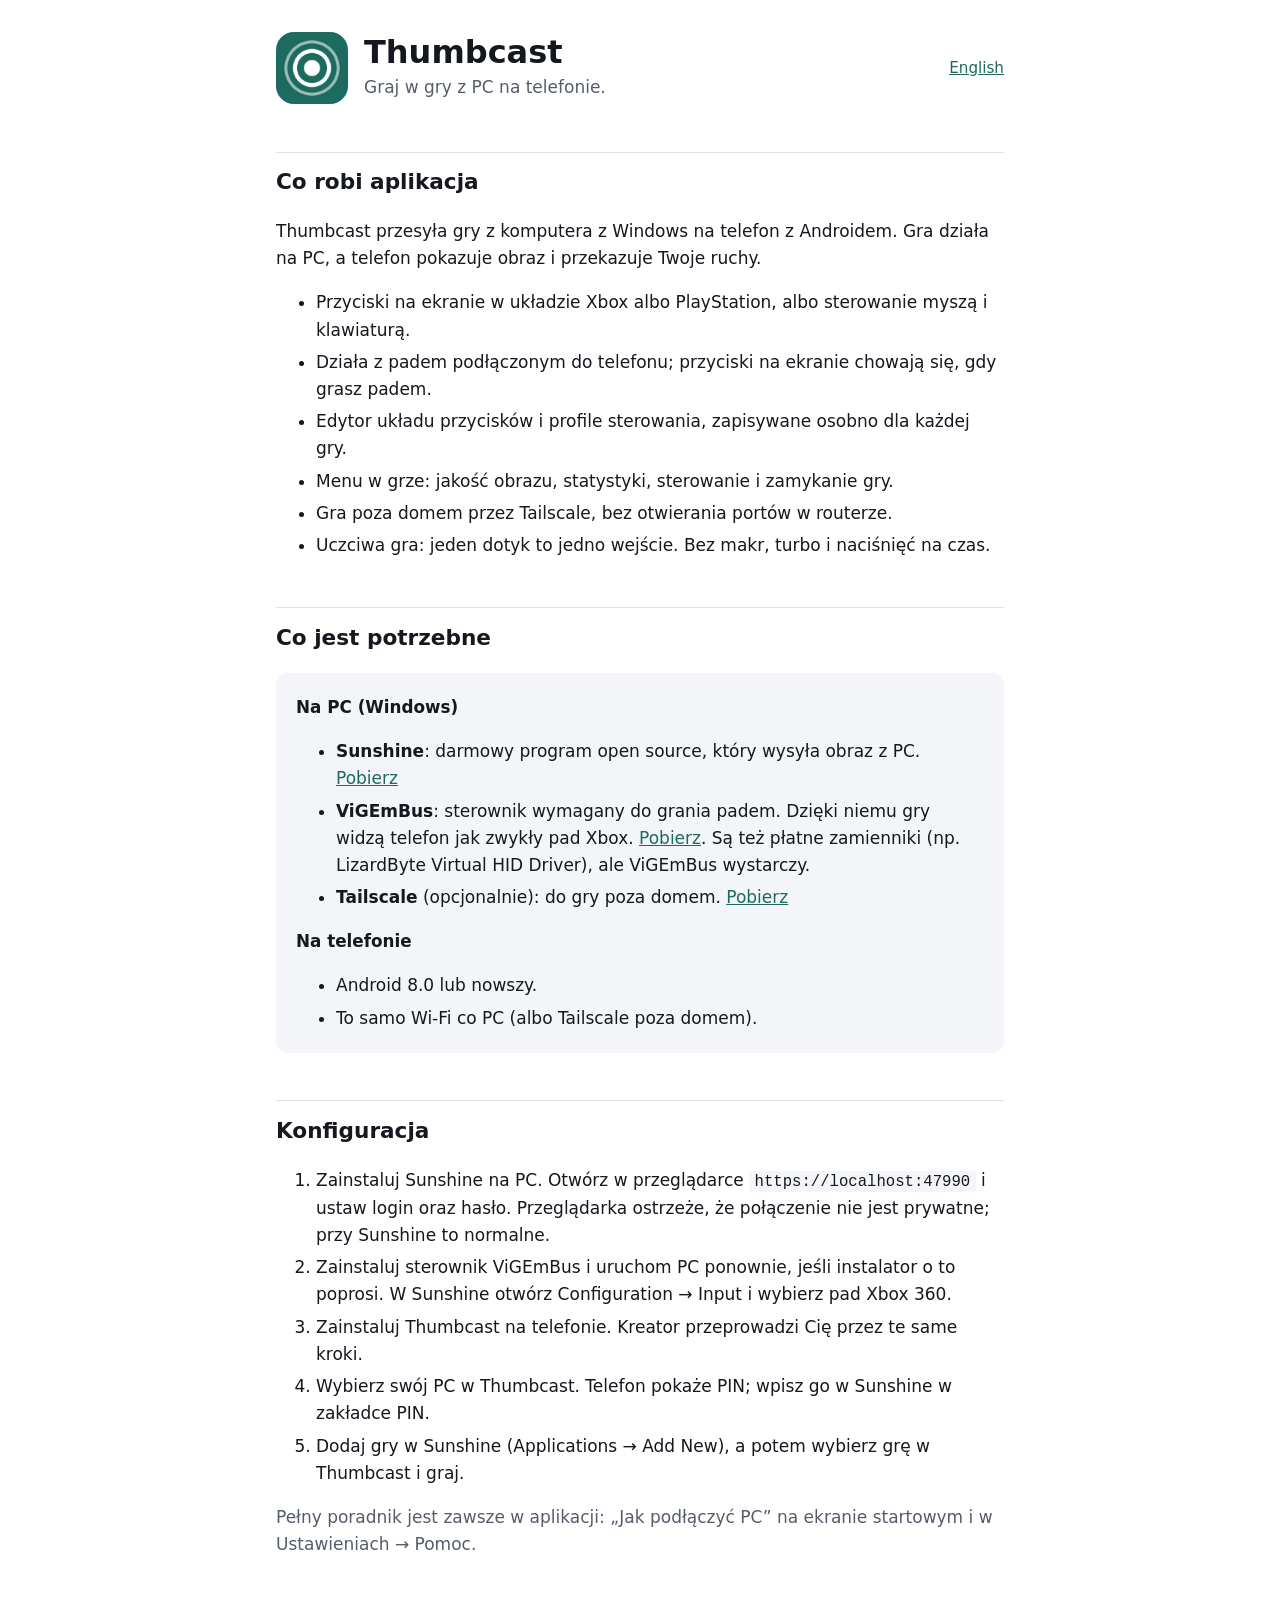
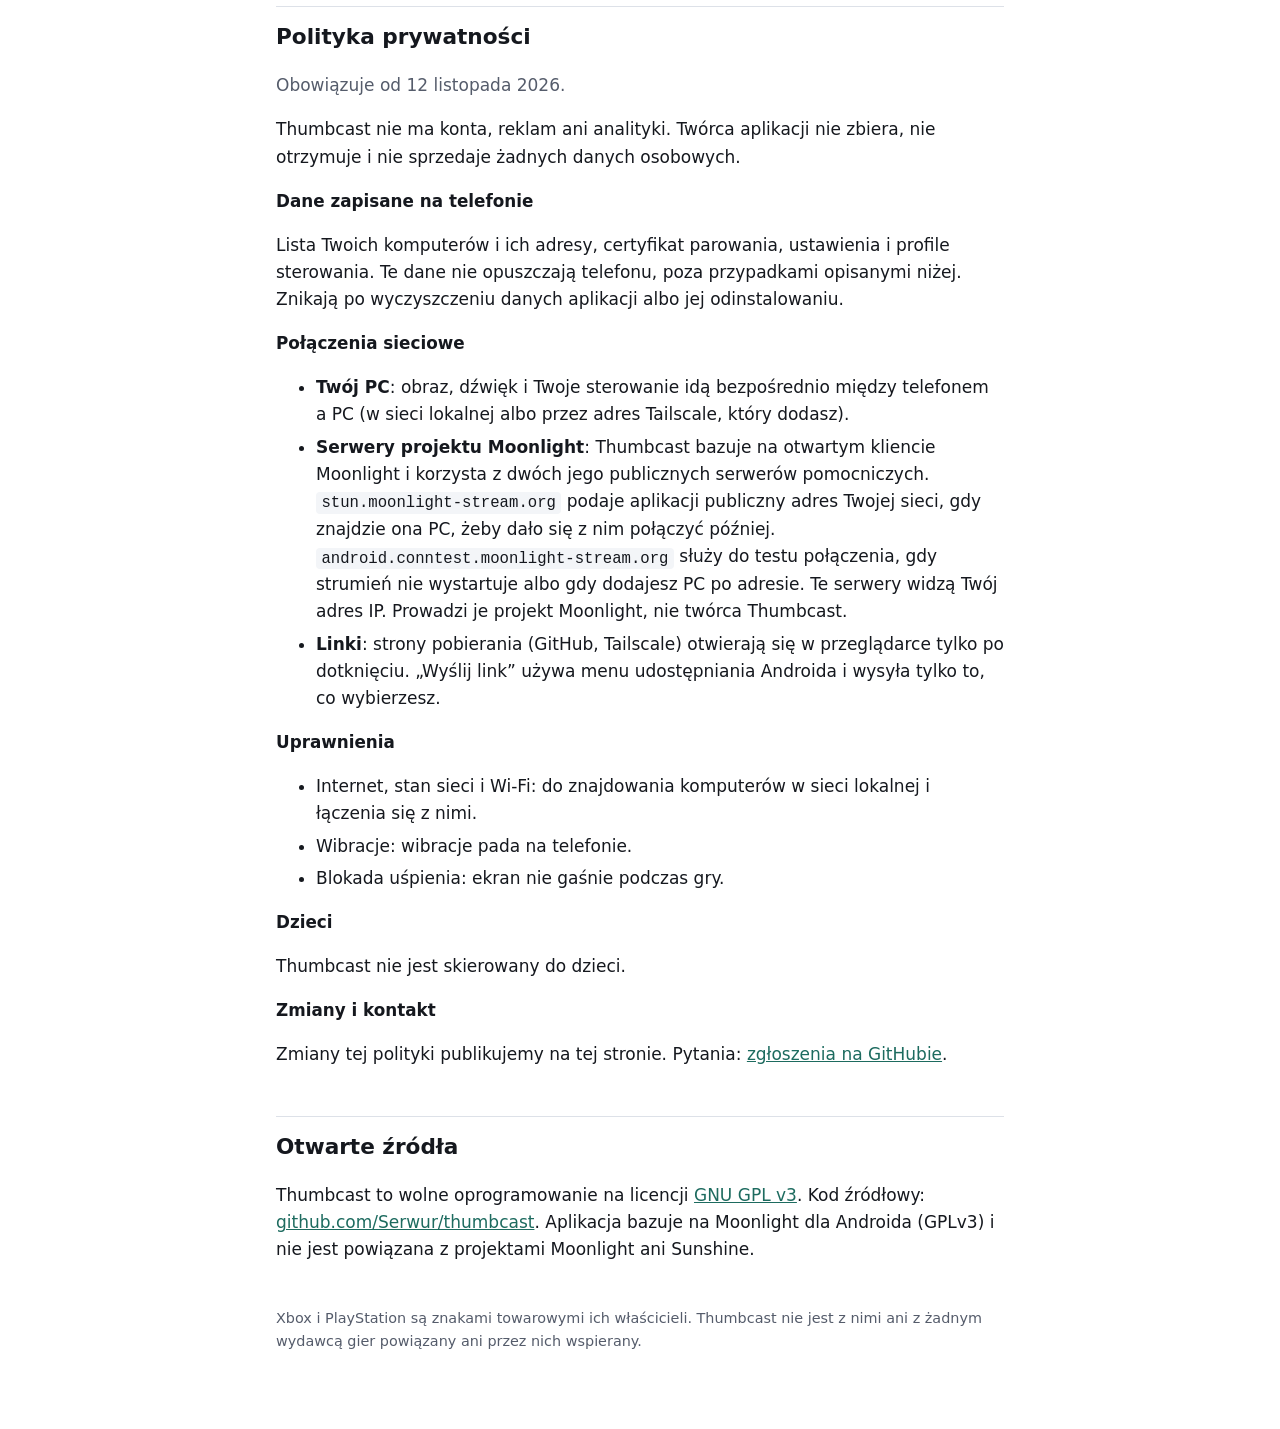
==== site/pl/index.html @ a02fc451 "Przygotowanie do Google Play: wersja 0.1.0, PL/EN, AAB, strona i grafiki - Wersja 0.1.0 (versionCode" ====
<!doctype html>
<html lang="pl">
<head>
  <meta charset="utf-8">
  <meta name="viewport" content="width=device-width, initial-scale=1">
  <title>Thumbcast</title>
  <meta name="description" content="Thumbcast przesyła gry z PC z Windows na telefon z Androidem. Grasz dotykiem albo padem.">
  <link rel="icon" type="image/png" href="../favicon.png">
  <link rel="alternate" hreflang="en" href="../">
  <link rel="stylesheet" href="../style.css">
</head>
<body>
<main>
  <header>
    <img src="../icon-192.png" alt="">
    <div>
      <h1>Thumbcast</h1>
      <p>Graj w gry z PC na telefonie.</p>
    </div>
    <a class="lang" href="../" hreflang="en" lang="en">English</a>
  </header>

  <h2>Co robi aplikacja</h2>
  <p>Thumbcast przesyła gry z komputera z Windows na telefon z Androidem. Gra działa na PC, a telefon pokazuje obraz i przekazuje Twoje ruchy.</p>
  <ul>
    <li>Przyciski na ekranie w układzie Xbox albo PlayStation, albo sterowanie myszą i klawiaturą.</li>
    <li>Działa z padem podłączonym do telefonu; przyciski na ekranie chowają się, gdy grasz padem.</li>
    <li>Edytor układu przycisków i profile sterowania, zapisywane osobno dla każdej gry.</li>
    <li>Menu w grze: jakość obrazu, statystyki, sterowanie i zamykanie gry.</li>
    <li>Gra poza domem przez Tailscale, bez otwierania portów w routerze.</li>
    <li>Uczciwa gra: jeden dotyk to jedno wejście. Bez makr, turbo i naciśnięć na czas.</li>
  </ul>

  <h2>Co jest potrzebne</h2>
  <div class="card">
    <h3>Na PC (Windows)</h3>
    <ul>
      <li><strong>Sunshine</strong>: darmowy program open source, który wysyła obraz z PC. <a href="https://github.com/SunshineStream/Sunshine/releases/latest">Pobierz</a></li>
      <li><strong>ViGEmBus</strong>: sterownik wymagany do grania padem. Dzięki niemu gry widzą telefon jak zwykły pad Xbox. <a href="https://github.com/nefarius/ViGEmBus/releases/latest">Pobierz</a>. Są też płatne zamienniki (np. LizardByte Virtual HID Driver), ale ViGEmBus wystarczy.</li>
      <li><strong>Tailscale</strong> (opcjonalnie): do gry poza domem. <a href="https://tailscale.com/download">Pobierz</a></li>
    </ul>
    <h3>Na telefonie</h3>
    <ul>
      <li>Android 8.0 lub nowszy.</li>
      <li>To samo Wi-Fi co PC (albo Tailscale poza domem).</li>
    </ul>
  </div>

  <h2>Konfiguracja</h2>
  <ol>
    <li>Zainstaluj Sunshine na PC. Otwórz w przeglądarce <code>https://localhost:47990</code> i ustaw login oraz hasło. Przeglądarka ostrzeże, że połączenie nie jest prywatne; przy Sunshine to normalne.</li>
    <li>Zainstaluj sterownik ViGEmBus i uruchom PC ponownie, jeśli instalator o to poprosi. W Sunshine otwórz Configuration → Input i wybierz pad Xbox 360.</li>
    <li>Zainstaluj Thumbcast na telefonie. Kreator przeprowadzi Cię przez te same kroki.</li>
    <li>Wybierz swój PC w Thumbcast. Telefon pokaże PIN; wpisz go w Sunshine w zakładce PIN.</li>
    <li>Dodaj gry w Sunshine (Applications → Add New), a potem wybierz grę w Thumbcast i graj.</li>
  </ol>
  <p class="muted">Pełny poradnik jest zawsze w aplikacji: „Jak podłączyć PC” na ekranie startowym i w Ustawieniach → Pomoc.</p>

  <h2 id="prywatnosc">Polityka prywatności</h2>
  <p class="muted">Obowiązuje od 12 listopada 2026.</p>
  <p>Thumbcast nie ma konta, reklam ani analityki. Twórca aplikacji nie zbiera, nie otrzymuje i nie sprzedaje żadnych danych osobowych.</p>
  <h3>Dane zapisane na telefonie</h3>
  <p>Lista Twoich komputerów i ich adresy, certyfikat parowania, ustawienia i profile sterowania. Te dane nie opuszczają telefonu, poza przypadkami opisanymi niżej. Znikają po wyczyszczeniu danych aplikacji albo jej odinstalowaniu.</p>
  <h3>Połączenia sieciowe</h3>
  <ul>
    <li><strong>Twój PC</strong>: obraz, dźwięk i Twoje sterowanie idą bezpośrednio między telefonem a PC (w sieci lokalnej albo przez adres Tailscale, który dodasz).</li>
    <li><strong>Serwery projektu Moonlight</strong>: Thumbcast bazuje na otwartym kliencie Moonlight i korzysta z dwóch jego publicznych serwerów pomocniczych. <code>stun.moonlight-stream.org</code> podaje aplikacji publiczny adres Twojej sieci, gdy znajdzie ona PC, żeby dało się z nim połączyć później. <code>android.conntest.moonlight-stream.org</code> służy do testu połączenia, gdy strumień nie wystartuje albo gdy dodajesz PC po adresie. Te serwery widzą Twój adres IP. Prowadzi je projekt Moonlight, nie twórca Thumbcast.</li>
    <li><strong>Linki</strong>: strony pobierania (GitHub, Tailscale) otwierają się w przeglądarce tylko po dotknięciu. „Wyślij link” używa menu udostępniania Androida i wysyła tylko to, co wybierzesz.</li>
  </ul>
  <h3>Uprawnienia</h3>
  <ul>
    <li>Internet, stan sieci i Wi-Fi: do znajdowania komputerów w sieci lokalnej i łączenia się z nimi.</li>
    <li>Wibracje: wibracje pada na telefonie.</li>
    <li>Blokada uśpienia: ekran nie gaśnie podczas gry.</li>
  </ul>
  <h3>Dzieci</h3>
  <p>Thumbcast nie jest skierowany do dzieci.</p>
  <h3>Zmiany i kontakt</h3>
  <p>Zmiany tej polityki publikujemy na tej stronie. Pytania: <a href="https://github.com/Serwur/thumbcast/issues">zgłoszenia na GitHubie</a>.</p>

  <h2>Otwarte źródła</h2>
  <p>Thumbcast to wolne oprogramowanie na licencji <a href="https://www.gnu.org/licenses/gpl-3.0.html">GNU GPL v3</a>. Kod źródłowy: <a href="https://github.com/Serwur/thumbcast">github.com/Serwur/thumbcast</a>. Aplikacja bazuje na Moonlight dla Androida (GPLv3) i nie jest powiązana z projektami Moonlight ani Sunshine.</p>

  <footer>
    <p>Xbox i PlayStation są znakami towarowymi ich właścicieli. Thumbcast nie jest z nimi ani z żadnym wydawcą gier powiązany ani przez nich wspierany.</p>
  </footer>
</main>
</body>
</html>
---- site/style.css ----
:root {
  --bg: #ffffff;
  --surface: #f3f5f8;
  --text: #15181e;
  --muted: #555c6b;
  --accent: #1d6b5f;
  --line: #dde1e8;
}
@media (prefers-color-scheme: dark) {
  :root {
    --bg: #0f1115;
    --surface: #181b22;
    --text: #e8eaf0;
    --muted: #a3a9b8;
    --accent: #5fc4b2;
    --line: #2e3340;
  }
}
* { box-sizing: border-box; }
body {
  margin: 0;
  background: var(--bg);
  color: var(--text);
  font: 17px/1.6 system-ui, -apple-system, "Segoe UI", Roboto, sans-serif;
}
main { max-width: 760px; margin: 0 auto; padding: 32px 16px 64px; }
header { display: flex; align-items: center; gap: 16px; flex-wrap: wrap; }
header img { width: 72px; height: 72px; border-radius: 18px; }
header h1 { margin: 0; font-size: 2rem; line-height: 1.1; }
header p { margin: 4px 0 0; color: var(--muted); }
.lang { margin-left: auto; font-size: 0.95rem; }
h2 { margin-top: 2.2em; padding-top: 0.6em; border-top: 1px solid var(--line); font-size: 1.35rem; }
h3 { margin-bottom: 0.3em; font-size: 1.05rem; }
a { color: var(--accent); }
code { background: var(--surface); padding: 0.1em 0.35em; border-radius: 4px; font-size: 0.92em; overflow-wrap: anywhere; }
.card { background: var(--surface); border-radius: 12px; padding: 4px 20px; }
li { margin: 0.3em 0; }
.muted { color: var(--muted); }
footer { margin-top: 3em; color: var(--muted); font-size: 0.9rem; }
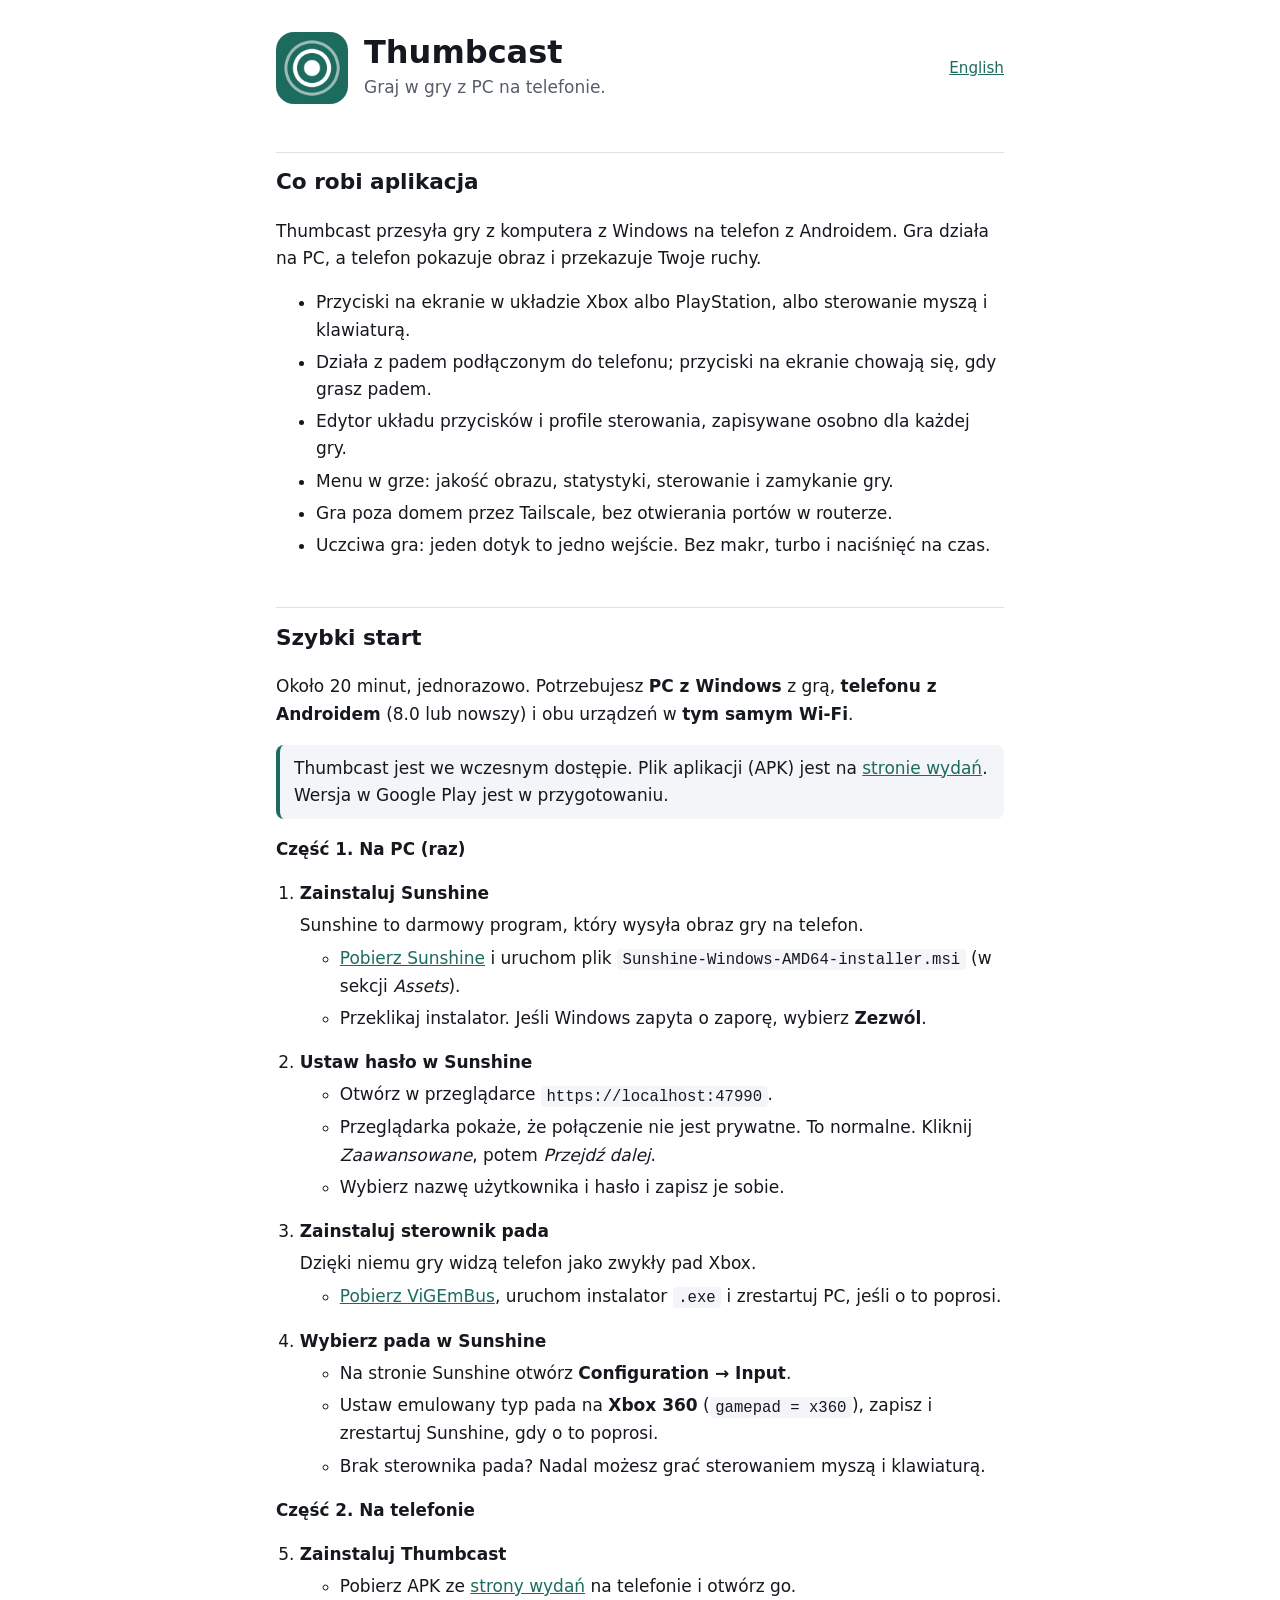
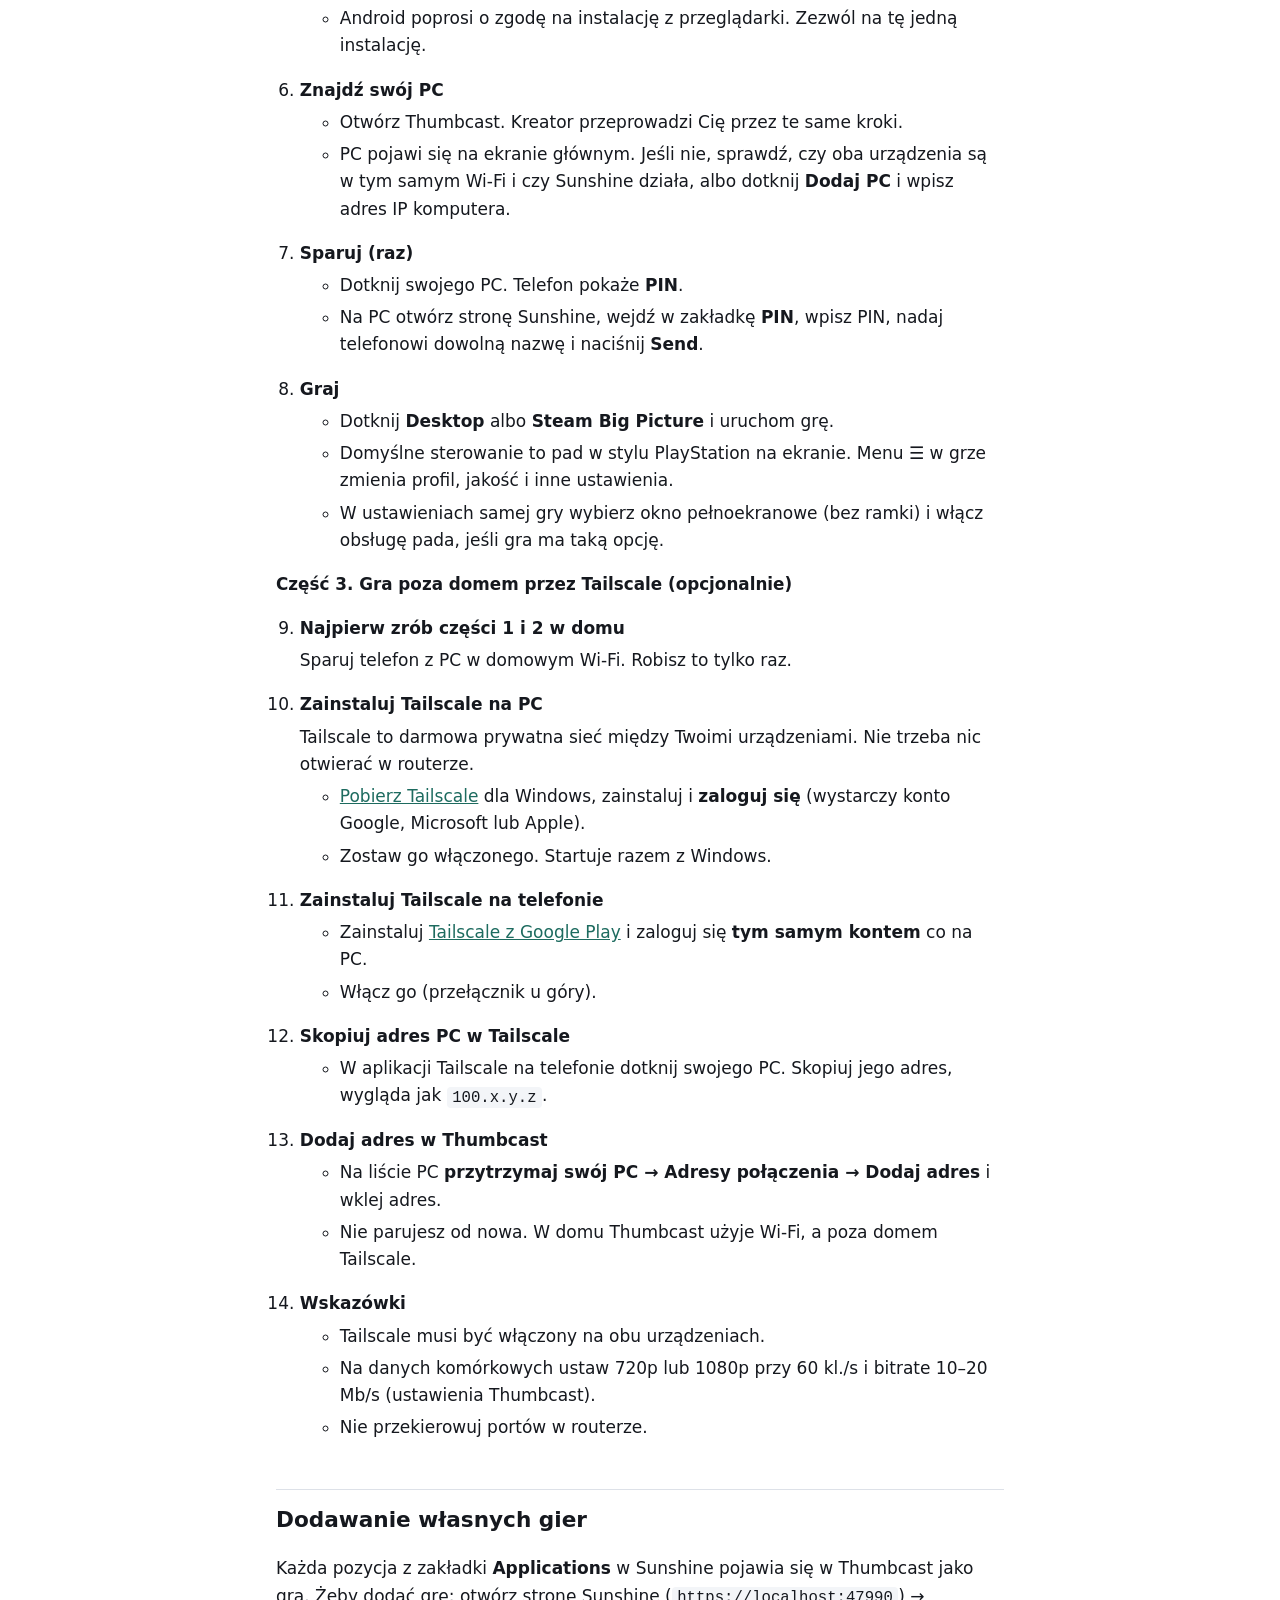
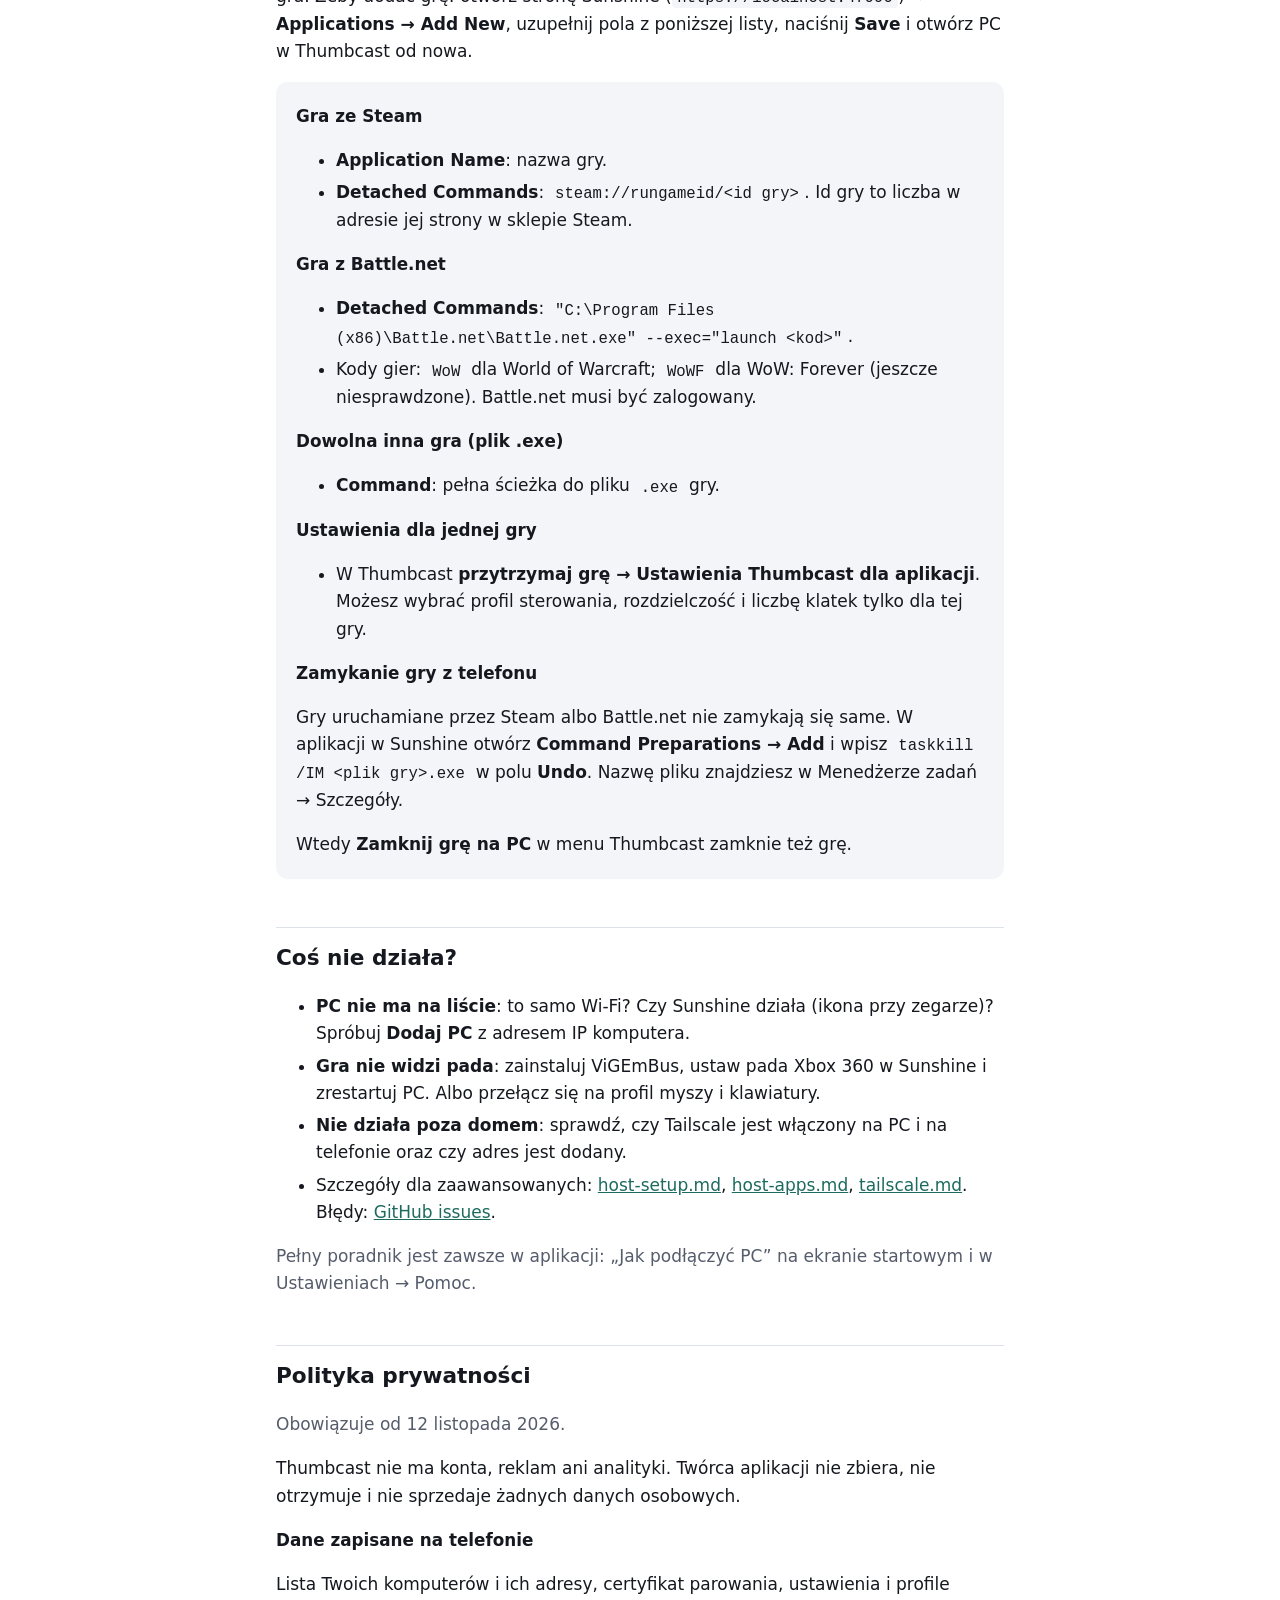
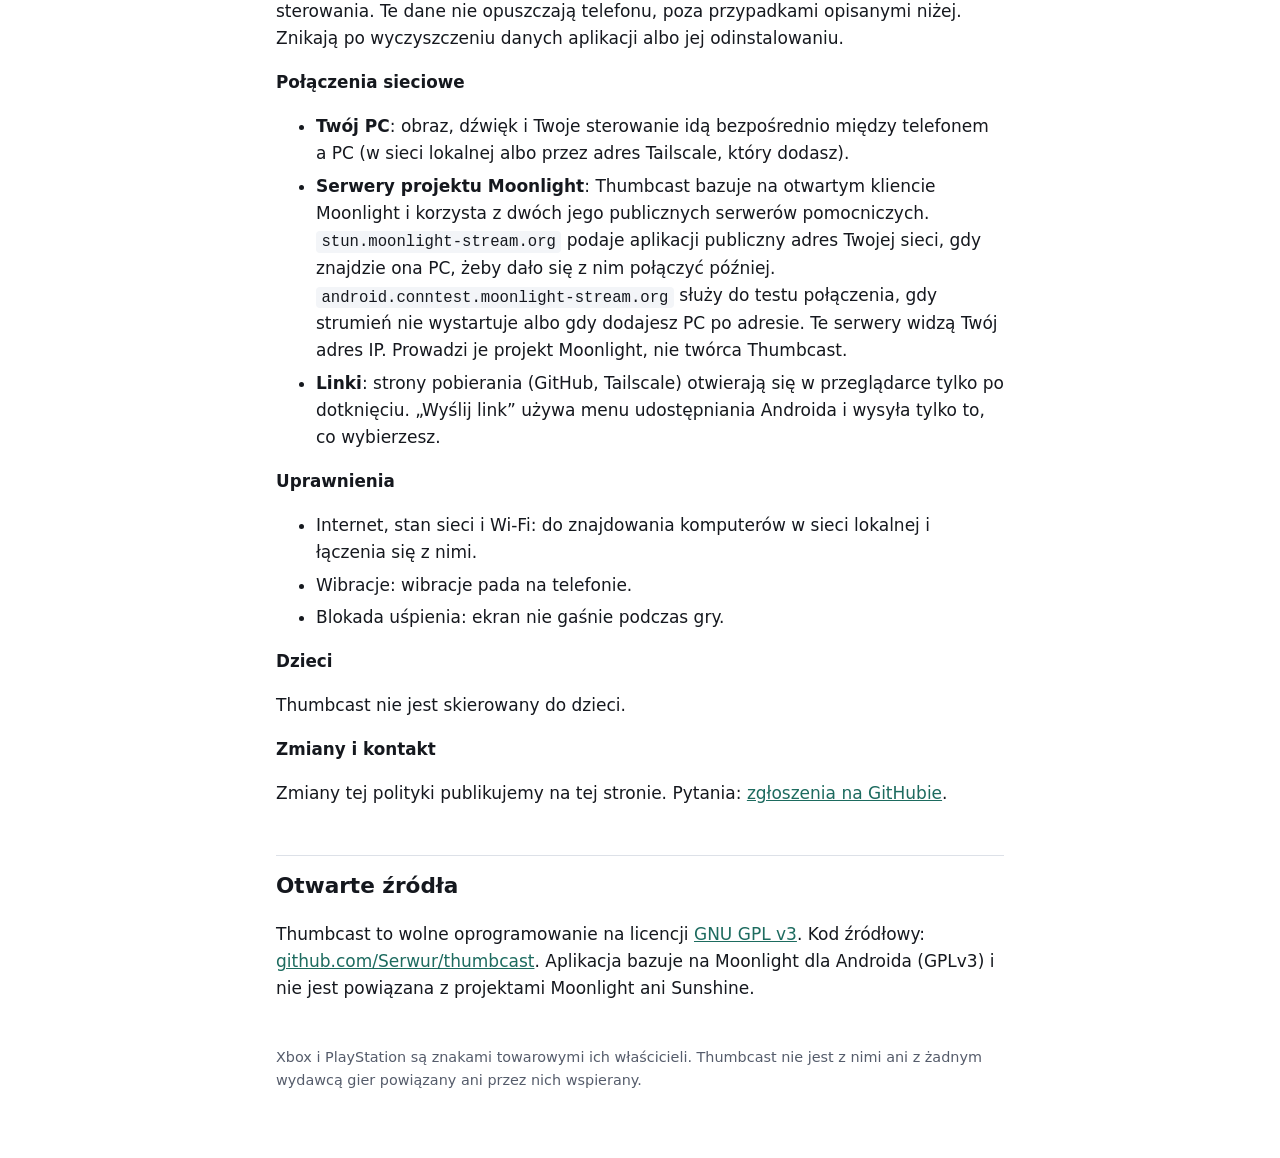
==== commit fd979173: "Szybki start krok po kroku (PC, telefon, Tailscale, własne gry) w README i na stronie, PL i EN Co-Au" ====
--- a/site/pl/index.html
+++ b/site/pl/index.html
@@ -31,29 +31,136 @@
     <li>Uczciwa gra: jeden dotyk to jedno wejście. Bez makr, turbo i naciśnięć na czas.</li>
   </ul>
 
-  <h2>Co jest potrzebne</h2>
+  <h2 id="szybki-start">Szybki start</h2>
+  <p>Około 20 minut, jednorazowo. Potrzebujesz <strong>PC z Windows</strong> z grą, <strong>telefonu z Androidem</strong> (8.0 lub nowszy) i obu urządzeń w <strong>tym samym Wi-Fi</strong>.</p>
+  <p class="note">Thumbcast jest we wczesnym dostępie. Plik aplikacji (APK) jest na <a href="https://github.com/Serwur/thumbcast/releases/latest">stronie wydań</a>. Wersja w Google Play jest w przygotowaniu.</p>
+  <h3>Część 1. Na PC (raz)</h3>
+  <ol class="steps" start="1">
+    <li><strong>Zainstaluj Sunshine</strong>
+      <p>Sunshine to darmowy program, który wysyła obraz gry na telefon.</p>
+      <ul>
+        <li><a href="https://github.com/SunshineStream/Sunshine/releases/latest">Pobierz Sunshine</a> i uruchom plik <code>Sunshine-Windows-AMD64-installer.msi</code> (w sekcji <em>Assets</em>).</li>
+        <li>Przeklikaj instalator. Jeśli Windows zapyta o zaporę, wybierz <strong>Zezwól</strong>.</li>
+      </ul>
+    </li>
+    <li><strong>Ustaw hasło w Sunshine</strong>
+      <ul>
+        <li>Otwórz w przeglądarce <code>https://localhost:47990</code>.</li>
+        <li>Przeglądarka pokaże, że połączenie nie jest prywatne. To normalne. Kliknij <em>Zaawansowane</em>, potem <em>Przejdź dalej</em>.</li>
+        <li>Wybierz nazwę użytkownika i hasło i zapisz je sobie.</li>
+      </ul>
+    </li>
+    <li><strong>Zainstaluj sterownik pada</strong>
+      <p>Dzięki niemu gry widzą telefon jako zwykły pad Xbox.</p>
+      <ul>
+        <li><a href="https://github.com/nefarius/ViGEmBus/releases/latest">Pobierz ViGEmBus</a>, uruchom instalator <code>.exe</code> i zrestartuj PC, jeśli o to poprosi.</li>
+      </ul>
+    </li>
+    <li><strong>Wybierz pada w Sunshine</strong>
+      <ul>
+        <li>Na stronie Sunshine otwórz <strong>Configuration → Input</strong>.</li>
+        <li>Ustaw emulowany typ pada na <strong>Xbox 360</strong> (<code>gamepad = x360</code>), zapisz i zrestartuj Sunshine, gdy o to poprosi.</li>
+        <li>Brak sterownika pada? Nadal możesz grać sterowaniem myszą i klawiaturą.</li>
+      </ul>
+    </li>
+  </ol>
+  <h3>Część 2. Na telefonie</h3>
+  <ol class="steps" start="5">
+    <li><strong>Zainstaluj Thumbcast</strong>
+      <ul>
+        <li>Pobierz APK ze <a href="https://github.com/Serwur/thumbcast/releases/latest">strony wydań</a> na telefonie i otwórz go.</li>
+        <li>Android poprosi o zgodę na instalację z przeglądarki. Zezwól na tę jedną instalację.</li>
+      </ul>
+    </li>
+    <li><strong>Znajdź swój PC</strong>
+      <ul>
+        <li>Otwórz Thumbcast. Kreator przeprowadzi Cię przez te same kroki.</li>
+        <li>PC pojawi się na ekranie głównym. Jeśli nie, sprawdź, czy oba urządzenia są w tym samym Wi-Fi i czy Sunshine działa, albo dotknij <strong>Dodaj PC</strong> i wpisz adres IP komputera.</li>
+      </ul>
+    </li>
+    <li><strong>Sparuj (raz)</strong>
+      <ul>
+        <li>Dotknij swojego PC. Telefon pokaże <strong>PIN</strong>.</li>
+        <li>Na PC otwórz stronę Sunshine, wejdź w zakładkę <strong>PIN</strong>, wpisz PIN, nadaj telefonowi dowolną nazwę i naciśnij <strong>Send</strong>.</li>
+      </ul>
+    </li>
+    <li><strong>Graj</strong>
+      <ul>
+        <li>Dotknij <strong>Desktop</strong> albo <strong>Steam Big Picture</strong> i uruchom grę.</li>
+        <li>Domyślne sterowanie to pad w stylu PlayStation na ekranie. Menu <strong>☰</strong> w grze zmienia profil, jakość i inne ustawienia.</li>
+        <li>W ustawieniach samej gry wybierz okno pełnoekranowe (bez ramki) i włącz obsługę pada, jeśli gra ma taką opcję.</li>
+      </ul>
+    </li>
+  </ol>
+  <h3>Część 3. Gra poza domem przez Tailscale (opcjonalnie)</h3>
+  <ol class="steps" start="9">
+    <li><strong>Najpierw zrób części 1 i 2 w domu</strong>
+      <p>Sparuj telefon z PC w domowym Wi-Fi. Robisz to tylko raz.</p>
+    </li>
+    <li><strong>Zainstaluj Tailscale na PC</strong>
+      <p>Tailscale to darmowa prywatna sieć między Twoimi urządzeniami. Nie trzeba nic otwierać w routerze.</p>
+      <ul>
+        <li><a href="https://tailscale.com/download">Pobierz Tailscale</a> dla Windows, zainstaluj i <strong>zaloguj się</strong> (wystarczy konto Google, Microsoft lub Apple).</li>
+        <li>Zostaw go włączonego. Startuje razem z Windows.</li>
+      </ul>
+    </li>
+    <li><strong>Zainstaluj Tailscale na telefonie</strong>
+      <ul>
+        <li>Zainstaluj <a href="https://play.google.com/store/apps/details?id=com.tailscale.ipn">Tailscale z Google Play</a> i zaloguj się <strong>tym samym kontem</strong> co na PC.</li>
+        <li>Włącz go (przełącznik u góry).</li>
+      </ul>
+    </li>
+    <li><strong>Skopiuj adres PC w Tailscale</strong>
+      <ul>
+        <li>W aplikacji Tailscale na telefonie dotknij swojego PC. Skopiuj jego adres, wygląda jak <code>100.x.y.z</code>.</li>
+      </ul>
+    </li>
+    <li><strong>Dodaj adres w Thumbcast</strong>
+      <ul>
+        <li>Na liście PC <strong>przytrzymaj swój PC → Adresy połączenia → Dodaj adres</strong> i wklej adres.</li>
+        <li>Nie parujesz od nowa. W domu Thumbcast użyje Wi-Fi, a poza domem Tailscale.</li>
+      </ul>
+    </li>
+    <li><strong>Wskazówki</strong>
+      <ul>
+        <li>Tailscale musi być włączony na obu urządzeniach.</li>
+        <li>Na danych komórkowych ustaw 720p lub 1080p przy 60 kl./s i bitrate 10–20 Mb/s (ustawienia Thumbcast).</li>
+        <li>Nie przekierowuj portów w routerze.</li>
+      </ul>
+    </li>
+  </ol>
+  <h2 id="wlasne-gry">Dodawanie własnych gier</h2>
+  <p>Każda pozycja z zakładki <strong>Applications</strong> w Sunshine pojawia się w Thumbcast jako gra. Żeby dodać grę: otwórz stronę Sunshine (<code>https://localhost:47990</code>) → <strong>Applications → Add New</strong>, uzupełnij pola z poniższej listy, naciśnij <strong>Save</strong> i otwórz PC w Thumbcast od nowa.</p>
   <div class="card">
-    <h3>Na PC (Windows)</h3>
+    <h3>Gra ze Steam</h3>
     <ul>
-      <li><strong>Sunshine</strong>: darmowy program open source, który wysyła obraz z PC. <a href="https://github.com/SunshineStream/Sunshine/releases/latest">Pobierz</a></li>
-      <li><strong>ViGEmBus</strong>: sterownik wymagany do grania padem. Dzięki niemu gry widzą telefon jak zwykły pad Xbox. <a href="https://github.com/nefarius/ViGEmBus/releases/latest">Pobierz</a>. Są też płatne zamienniki (np. LizardByte Virtual HID Driver), ale ViGEmBus wystarczy.</li>
-      <li><strong>Tailscale</strong> (opcjonalnie): do gry poza domem. <a href="https://tailscale.com/download">Pobierz</a></li>
+      <li><strong>Application Name</strong>: nazwa gry.</li>
+      <li><strong>Detached Commands</strong>: <code>steam://rungameid/&lt;id gry&gt;</code>. Id gry to liczba w adresie jej strony w sklepie Steam.</li>
     </ul>
-    <h3>Na telefonie</h3>
+    <h3>Gra z Battle.net</h3>
     <ul>
-      <li>Android 8.0 lub nowszy.</li>
-      <li>To samo Wi-Fi co PC (albo Tailscale poza domem).</li>
+      <li><strong>Detached Commands</strong>: <code>"C:\Program Files (x86)\Battle.net\Battle.net.exe" --exec="launch &lt;kod&gt;"</code>.</li>
+      <li>Kody gier: <code>WoW</code> dla World of Warcraft; <code>WoWF</code> dla WoW: Forever (jeszcze niesprawdzone). Battle.net musi być zalogowany.</li>
     </ul>
+    <h3>Dowolna inna gra (plik .exe)</h3>
+    <ul>
+      <li><strong>Command</strong>: pełna ścieżka do pliku <code>.exe</code> gry.</li>
+    </ul>
+    <h3>Ustawienia dla jednej gry</h3>
+    <ul>
+      <li>W Thumbcast <strong>przytrzymaj grę → Ustawienia Thumbcast dla aplikacji</strong>. Możesz wybrać profil sterowania, rozdzielczość i liczbę klatek tylko dla tej gry.</li>
+    </ul>
+    <h3>Zamykanie gry z telefonu</h3>
+    <p>Gry uruchamiane przez Steam albo Battle.net nie zamykają się same. W aplikacji w Sunshine otwórz <strong>Command Preparations → Add</strong> i wpisz <code>taskkill /IM &lt;plik gry&gt;.exe</code> w polu <strong>Undo</strong>. Nazwę pliku znajdziesz w Menedżerze zadań → Szczegóły.</p>
+    <p>Wtedy <strong>Zamknij grę na PC</strong> w menu Thumbcast zamknie też grę.</p>
   </div>
-
-  <h2>Konfiguracja</h2>
-  <ol>
-    <li>Zainstaluj Sunshine na PC. Otwórz w przeglądarce <code>https://localhost:47990</code> i ustaw login oraz hasło. Przeglądarka ostrzeże, że połączenie nie jest prywatne; przy Sunshine to normalne.</li>
-    <li>Zainstaluj sterownik ViGEmBus i uruchom PC ponownie, jeśli instalator o to poprosi. W Sunshine otwórz Configuration → Input i wybierz pad Xbox 360.</li>
-    <li>Zainstaluj Thumbcast na telefonie. Kreator przeprowadzi Cię przez te same kroki.</li>
-    <li>Wybierz swój PC w Thumbcast. Telefon pokaże PIN; wpisz go w Sunshine w zakładce PIN.</li>
-    <li>Dodaj gry w Sunshine (Applications → Add New), a potem wybierz grę w Thumbcast i graj.</li>
-  </ol>
+  <h2 id="pomoc">Coś nie działa?</h2>
+  <ul>
+    <li><strong>PC nie ma na liście</strong>: to samo Wi-Fi? Czy Sunshine działa (ikona przy zegarze)? Spróbuj <strong>Dodaj PC</strong> z adresem IP komputera.</li>
+    <li><strong>Gra nie widzi pada</strong>: zainstaluj ViGEmBus, ustaw pada Xbox 360 w Sunshine i zrestartuj PC. Albo przełącz się na profil myszy i klawiatury.</li>
+    <li><strong>Nie działa poza domem</strong>: sprawdź, czy Tailscale jest włączony na PC i na telefonie oraz czy adres jest dodany.</li>
+    <li>Szczegóły dla zaawansowanych: <a href="https://github.com/Serwur/thumbcast/blob/main/docs/host-setup.md">host-setup.md</a>, <a href="https://github.com/Serwur/thumbcast/blob/main/docs/host-apps.md">host-apps.md</a>, <a href="https://github.com/Serwur/thumbcast/blob/main/docs/tailscale.md">tailscale.md</a>. Błędy: <a href="https://github.com/Serwur/thumbcast/issues">GitHub issues</a>.</li>
+  </ul>
   <p class="muted">Pełny poradnik jest zawsze w aplikacji: „Jak podłączyć PC” na ekranie startowym i w Ustawieniach → Pomoc.</p>
 
   <h2 id="prywatnosc">Polityka prywatności</h2>
--- a/site/style.css
+++ b/site/style.css
@@ -37,3 +37,8 @@
 li { margin: 0.3em 0; }
 .muted { color: var(--muted); }
 footer { margin-top: 3em; color: var(--muted); font-size: 0.9rem; }
+.note { background: var(--surface); border-left: 4px solid var(--accent); border-radius: 8px; padding: 10px 14px; }
+.steps { padding-left: 1.4em; }
+.steps > li { margin: 1em 0; }
+.steps > li > p, .steps > li > ul { margin: 0.3em 0; }
+.card h3 { margin-top: 1em; }
